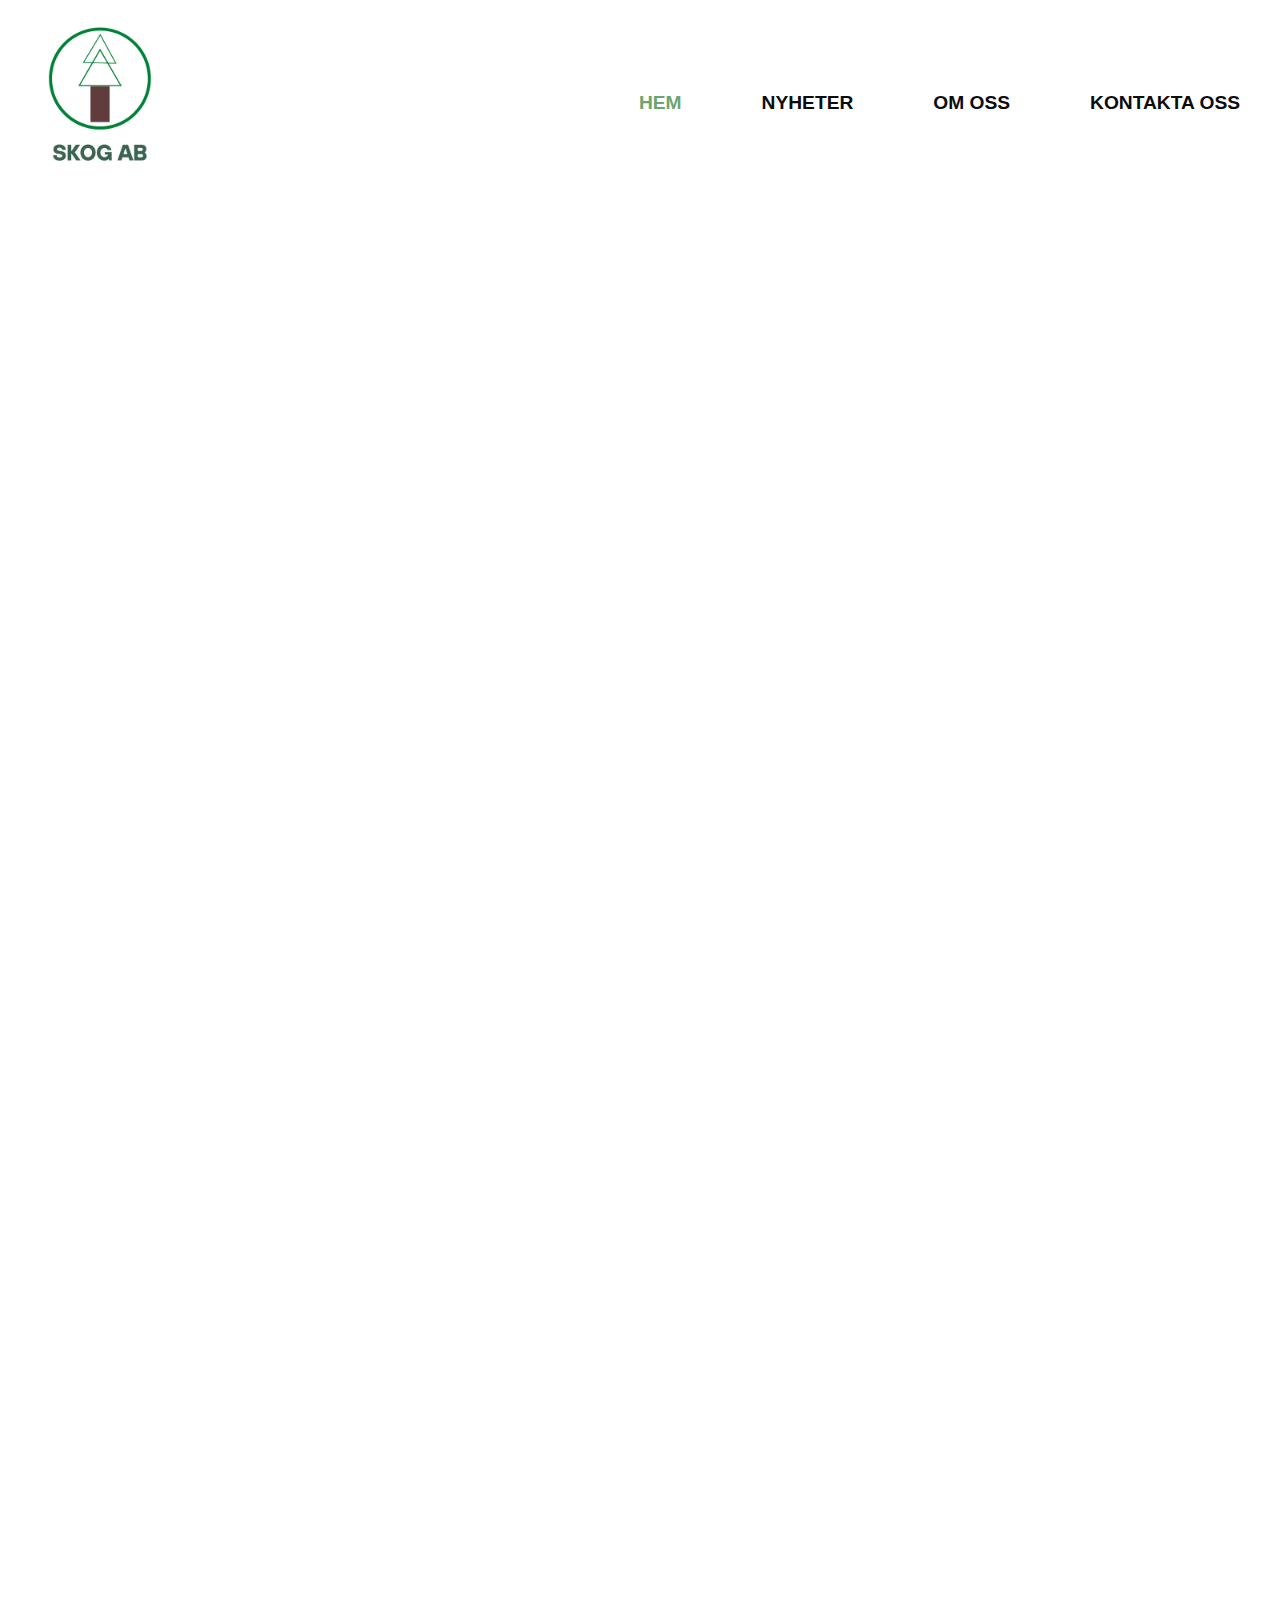
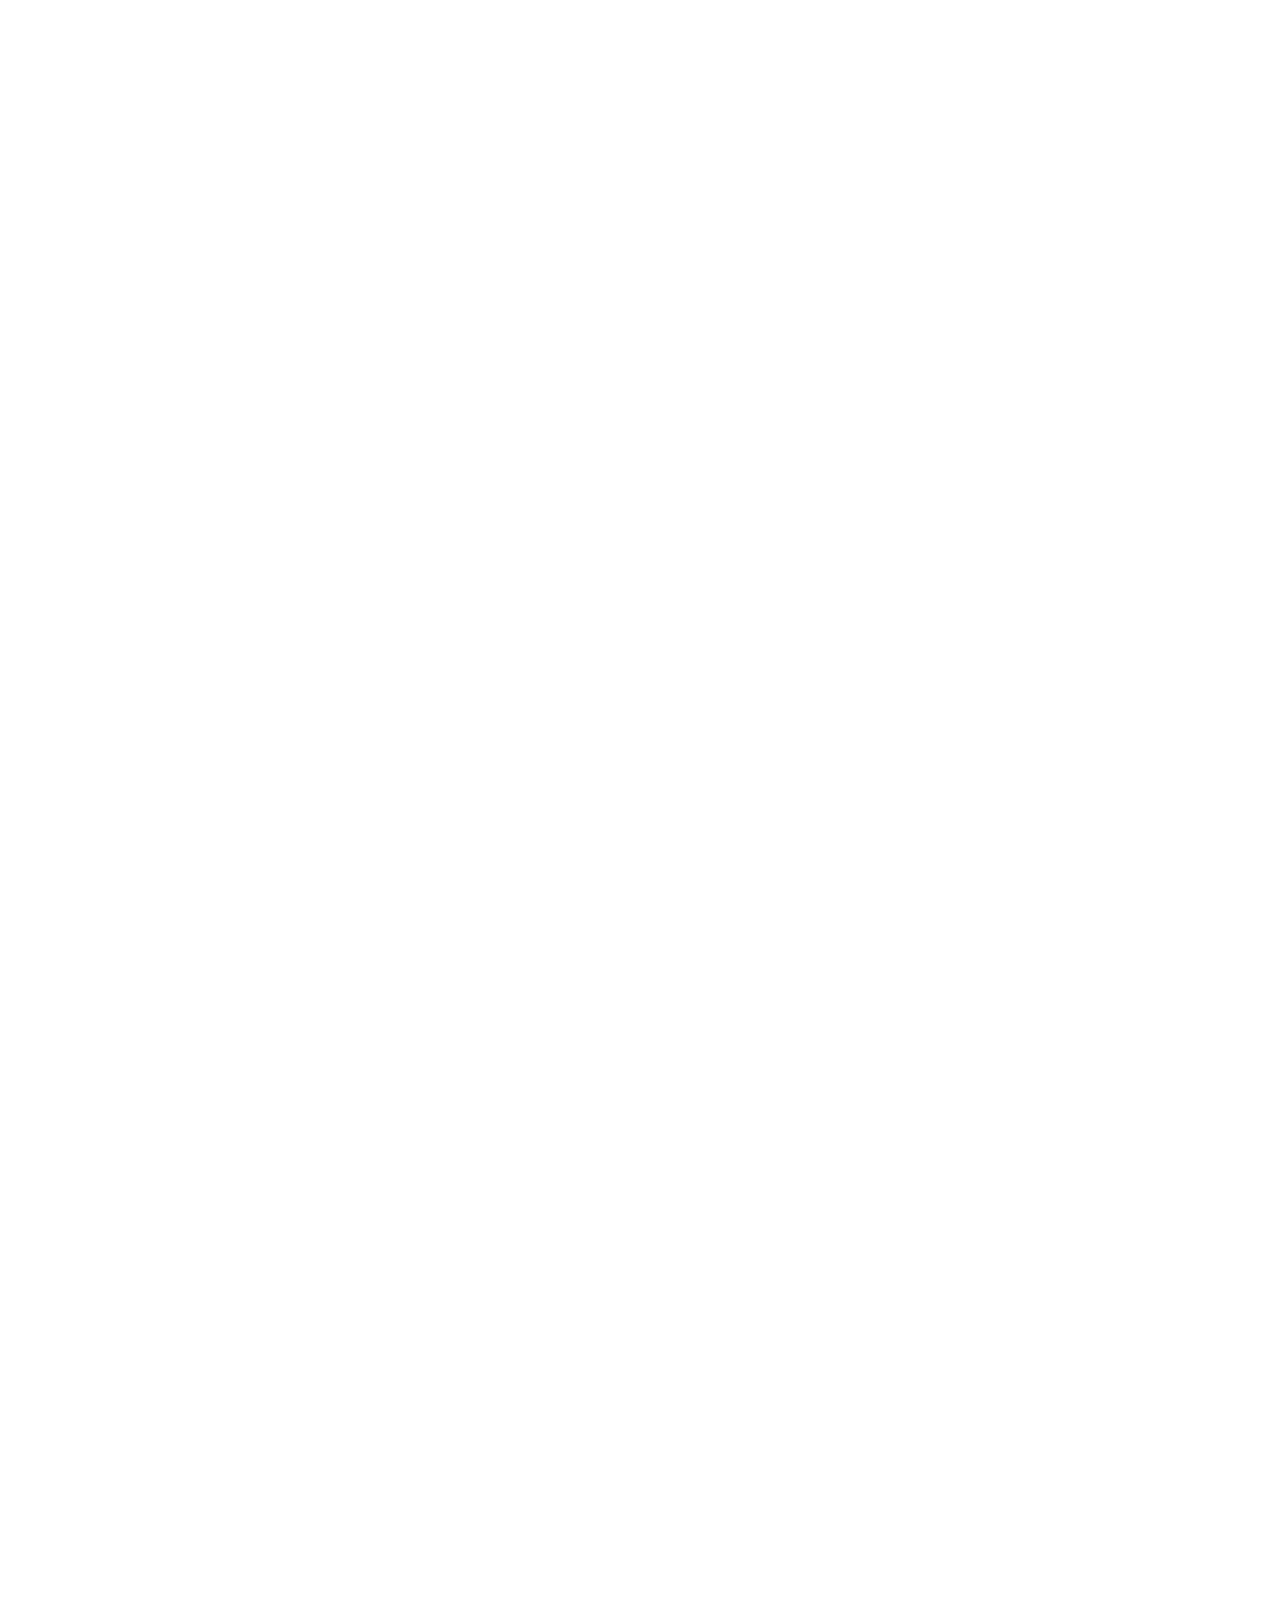
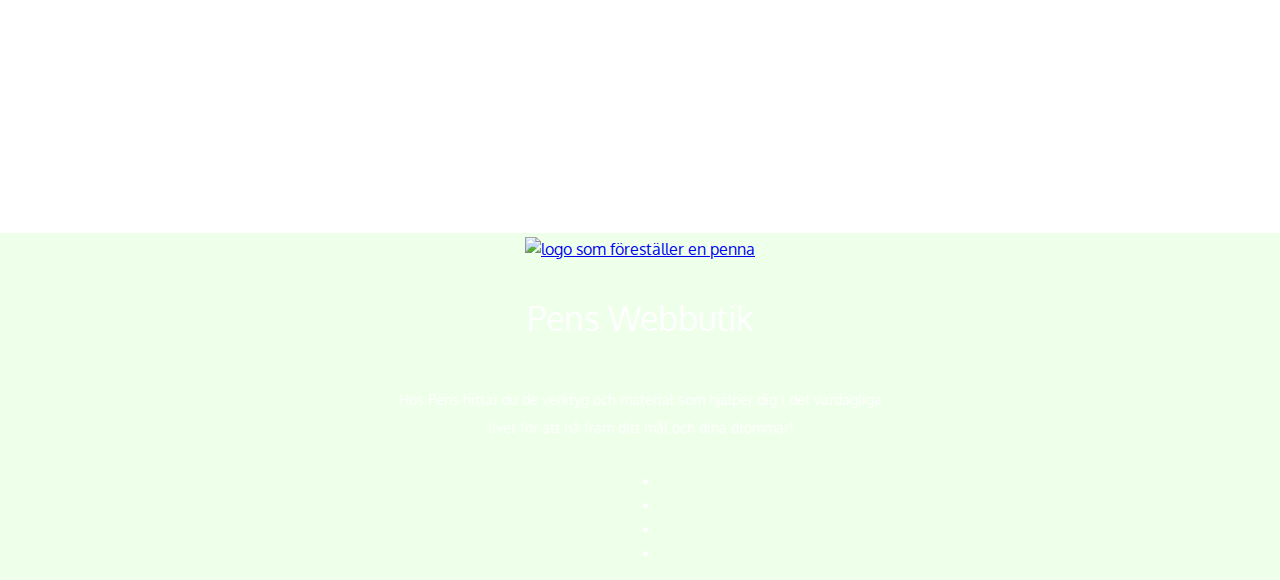
==== index.html @ bbbac18c "html" ====
<!DOCTYPE html>
<html lang="sv">

<head>
  <meta charset="UTF-8">
  <meta name="viewport" content="width=device-width, initial-scale=1.0">

  <title>SKOG AB</title>
  <link rel="stylesheet" href="css/main.css" type="text/css" />


  <!--Google font-->
  <link rel="preconnect" href="https://fonts.googleapis.com">
  <link rel="preconnect" href="https://fonts.gstatic.com" crossorigin>
  <link href="https://fonts.googleapis.com/css2?family=Oxygen&display=swap" rel="stylesheet">
  <!-- Insert Favicon -->
  <link rel="shortcut icon" href="images/favicon.ico" type="image/x-icon">
  <link rel="icon" type="image/x-icon" href="images/favicon.ico">
  <link rel="icon" type="image/png" href="images/favicon-32x32.png">


</head>

<body>
  <div class="website-wrapper">
    <!--Start Header-->
    <header>
      <div class="desktop-header">
        <div class="container">
          <a href="index.html" class="logo">
            <img src="images/skoglogo.svg" alt="logo som föreställer skog">
          </a>
          <nav>
            <ul>
              <li><a class="active" href="index.html">HEM</a></li>
              <li><a href="news.html">NYHETER</a></li>
              <li><a href="about.html">OM OSS</a></li>
              <li><a href="contact.html">KONTAKTA OSS </a></li>

            </ul>
           
          </nav>
        </div>
      </div>
      <!--mobile menu-->
      <div class="mobile-menu">

        <div class="topnav-mobile">

          <a href="index.html"> <img src="/images/skoglogo.svg" alt="Skog ab"
              class="mobile-logo">
          </a>

          <div id="myLinks">
            <a href="index.html">HEM</a>
            <a href="sortiment.html">
              SORTIMENT</a>
            <a href="omoss.html">OM OSS</a>
            <a href="kontakt.html">KONTAKTA OSS</a>

          </div>
          <a href="javascript:void(0);" aria-label="mobil bars ikon" class="icon" onclick="myFunction()">
            <i class="fa fa-bars"></i>
          </a>

        </div>

      </div>

    </header>

<main>

    <div class="bg">

    </div>    
</main>


    <footer>

        <div class="footer-content">
          <a href="index.html" class="logo">
            <img src="bilder/logotypprojekt.svg" alt="logo som föreställer en penna" style="width:200px; ">
          </a>
  
          <h3>Pens Webbutik</h3>
          <p>Hos Pens hittar du de verktyg och material som hjälper dig i det vardagliga livet för att nå fram ditt mål
            och dina drömmar!</p>
          <!--social media icons-->
          <ul class="socials">
            <li><a href="http://facebook.com" aria-label="facebook"><i class="fa fa-facebook"></i></a></li>
            <li><a href="http://twitter.com" aria-label="twitter"><i class="fa fa-twitter"></i></a></li>
            <li><a href="http://youtube.com" aria-label="youtube"><i class="fa fa-youtube"></i></a></li>
            <li><a href="http://linkedin.com" aria-label="linkedin"><i class="fa fa-linkedin-square"></i></a></li>
          </ul>
  
        </div>
  


      </footer>
  </div>
      <script>

function myFunction() {
      var x = document.getElementById("myLinks");
      if (x.style.display === "block") {
        x.style.display = "none";
      } else {
        x.style.display = "block";
      }
    }
  </script>




</body>

</html>
---- css/main.css ----
html{
    margin:0 ;
    padding:0;
}
.website-wrapper{
    height:auto;
  }
  main{
    background-color: #f4f4f5;

  }
  body{
    margin:0 auto;
    padding: 0 auto;
    font-family: 'Oxygen', sans-serif;
    font-size: 1em;
    color:#656565;
    line-height:1.5em;
    min-height: 420vh;
    position: relative;
}
header{
    background-color: white;
}
.mobile-menu{display:none}
header .container{
  
    display:flex;
    justify-content: space-between;
    align-items: center;
    position: relative;
}
header .logo img{
    height:200px;
}
header nav{

    flex: 1;
    display: flex;
    align-items: center;
    justify-content: flex-end;
  
}
header nav ul{
    display: flex;
}
header nav ul li{
    list-style: none;
}
header nav ul li a{
    display: block;
    color: rgb(12, 12, 12);
    text-decoration: none;
    font-size: 1.2em;
    padding: 40px;
    font-weight: 600;
    font-family: 'Montserrat', sans-serif;
}
header nav ul li a.active,
header nav ul li a:hover{
color:rgb(107, 165, 111);
}
header nav .form{
    width: 40px;
    height: 30px;
display: flex;  
  margin-left: 30px;
    border-left: 2px solid white;
    padding-right: 100px;
    padding-left: 30px;
    

}
header nav .form i{
    color:white;
    font-size: 27px;
 
}
/*footer*/
footer{
    position: absolute;
    bottom: 0;
    left: 0;
    right: 0;
    background:#EEFFEA ;
    height: auto;
    width: 100%;
    padding-top: 4px;
    color: #fff;
}
.footer-content{
    display: flex;
    align-items: center;
    justify-content: center;
    flex-direction: column;
    text-align: center;
}
.footer-content h3{
    font-size: 2.1rem;
    font-weight: 500;
    text-transform: capitalize;
    line-height: 3rem;
}
.footer-content p{
    max-width: 500px;
    margin: 10px auto;
    line-height: 28px;
    font-size: 14px;
    color: white;
}
body, html {
    height: 100%;
    margin: 0;
  }
  
  .bg {
    background-image: url("../images/DSC_0023.jpg");
      height: 100%; 
      background-position: center;
    background-repeat: no-repeat;
    background-size: cover;
  }
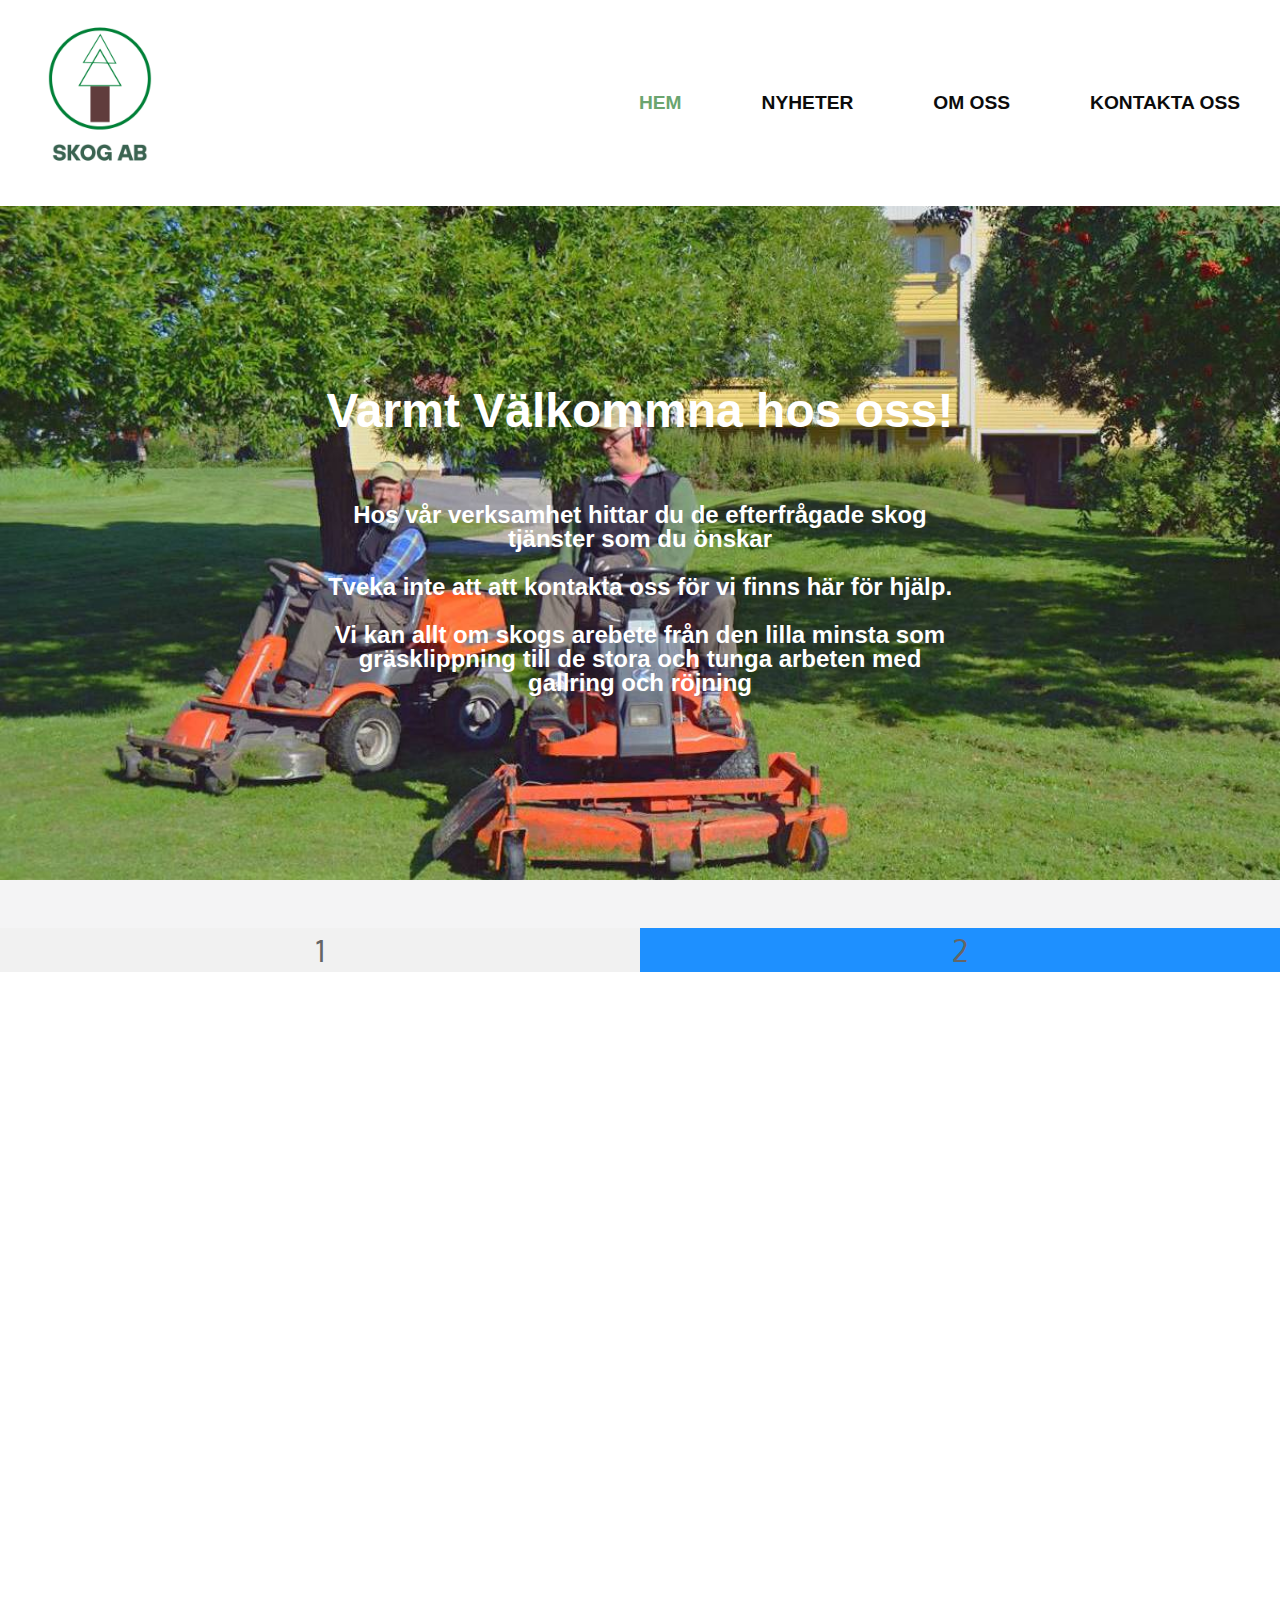
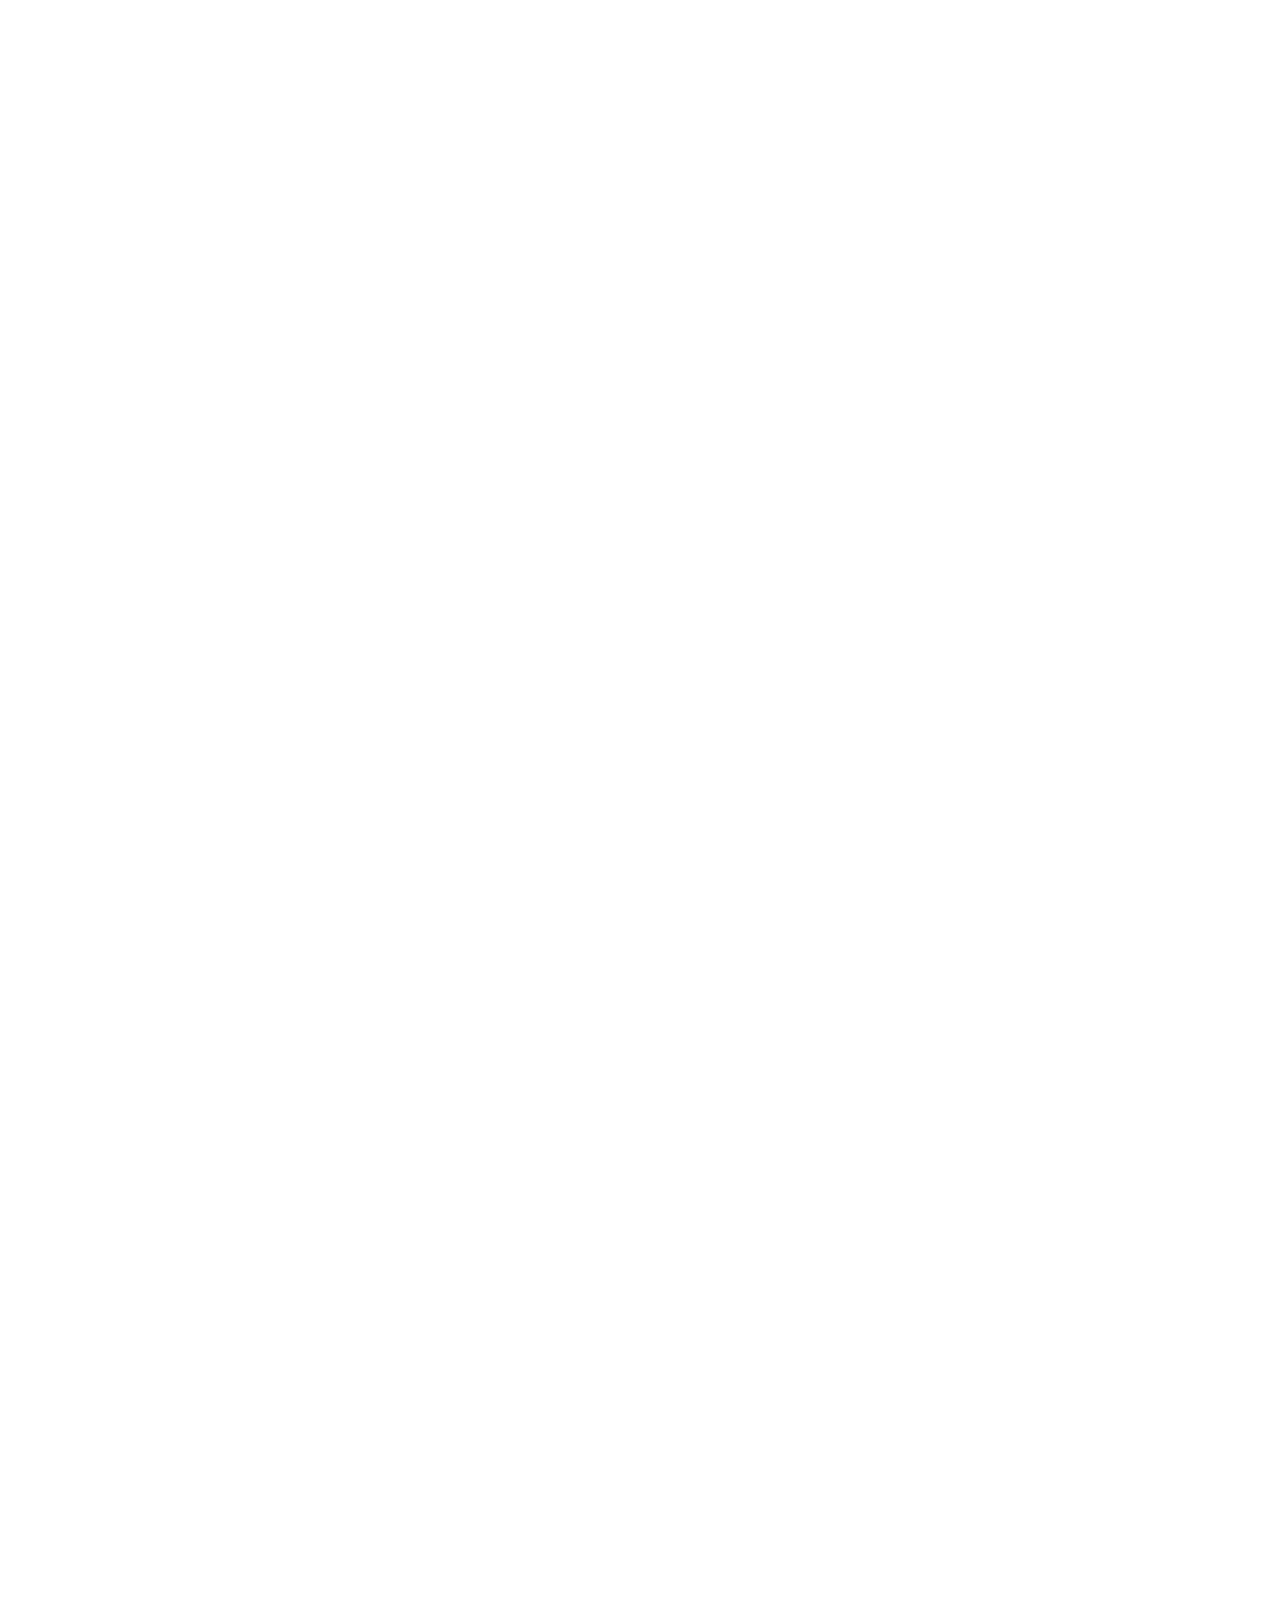
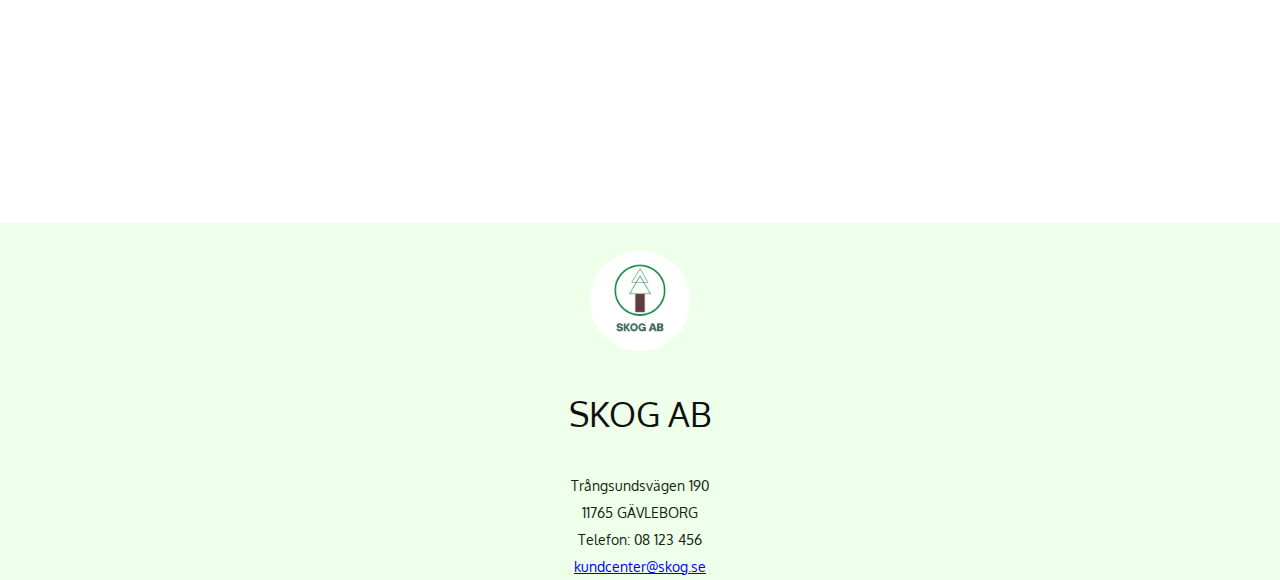
==== commit a1fc1d86: "html" ====
--- a/index.html
+++ b/index.html
@@ -2,116 +2,122 @@
 <html lang="sv">
 
 <head>
-  <meta charset="UTF-8">
-  <meta name="viewport" content="width=device-width, initial-scale=1.0">
+    <meta charset="UTF-8">
+    <meta name="viewport" content="width=device-width, initial-scale=1.0">
 
-  <title>SKOG AB</title>
-  <link rel="stylesheet" href="css/main.css" type="text/css" />
+    <title>SKOG AB</title>
+    <link rel="stylesheet" href="/css/main.css" type="text/css" />
 
 
-  <!--Google font-->
-  <link rel="preconnect" href="https://fonts.googleapis.com">
-  <link rel="preconnect" href="https://fonts.gstatic.com" crossorigin>
-  <link href="https://fonts.googleapis.com/css2?family=Oxygen&display=swap" rel="stylesheet">
-  <!-- Insert Favicon -->
-  <link rel="shortcut icon" href="images/favicon.ico" type="image/x-icon">
-  <link rel="icon" type="image/x-icon" href="images/favicon.ico">
-  <link rel="icon" type="image/png" href="images/favicon-32x32.png">
+    <!--Google font-->
+    
+    <link rel="preconnect" href="https://fonts.googleapis.com">
+    <link rel="preconnect" href="https://fonts.gstatic.com" crossorigin>
+    <link href="https://fonts.googleapis.com/css2?family=Oxygen&display=swap" rel="stylesheet">
+    <!-- Insert Favicon -->
+    <link rel="shortcut icon" href="images/favicon.ico" type="image/x-icon">
+    <link rel="icon" type="image/x-icon" href="images/favicon.ico">
+    <link rel="icon" type="image/png" href="images/favicon-32x32.png">
 
 
 </head>
 
 <body>
-  <div class="website-wrapper">
-    <!--Start Header-->
-    <header>
-      <div class="desktop-header">
-        <div class="container">
-          <a href="index.html" class="logo">
-            <img src="images/skoglogo.svg" alt="logo som föreställer skog">
-          </a>
-          <nav>
-            <ul>
-              <li><a class="active" href="index.html">HEM</a></li>
-              <li><a href="news.html">NYHETER</a></li>
-              <li><a href="about.html">OM OSS</a></li>
-              <li><a href="contact.html">KONTAKTA OSS </a></li>
 
-            </ul>
-           
-          </nav>
-        </div>
-      </div>
-      <!--mobile menu-->
-      <div class="mobile-menu">
+    <div class="website-wrapper">
+        <!--Start Header-->
+        <header>
+            <div class="desktop-header">
+                <div class="container">
+                    <a href="index.html" class="logo">
+                        <img src="images/skoglogo.svg" alt="logo som föreställer skog">
+                    </a>
+                    <nav>
+                        <ul>
+                            <li><a class="active" href="index.html">HEM</a></li>
+                            <li><a href="news.html">NYHETER</a></li>
+                            <li><a href="about.html">OM OSS</a></li>
+                            <li><a href="contact.html">KONTAKTA OSS </a></li>
 
-        <div class="topnav-mobile">
+                        </ul>
 
-          <a href="index.html"> <img src="/images/skoglogo.svg" alt="Skog ab"
-              class="mobile-logo">
-          </a>
+                    </nav>
+                </div>
+            </div>
+            <!--mobile menu-->
+            <div class="mobile-menu">
 
-          <div id="myLinks">
-            <a href="index.html">HEM</a>
-            <a href="sortiment.html">
-              SORTIMENT</a>
-            <a href="omoss.html">OM OSS</a>
-            <a href="kontakt.html">KONTAKTA OSS</a>
+                <div class="topnav-mobile">
 
-          </div>
-          <a href="javascript:void(0);" aria-label="mobil bars ikon" class="icon" onclick="myFunction()">
-            <i class="fa fa-bars"></i>
-          </a>
+                    <a href="index.html"> <img src="/images/skoglogo.svg" alt="Skog ab" class="mobile-logo">
+                    </a>
 
-        </div>
+                    <div id="myLinks">
+                        <a href="index.html">HEM</a>
+                        <a href="news.html">
+                            NYHETER</a>
+                        <a href="about.html">OM OSS</a>
+                        <a href="contact.html">KONTAKTA OSS</a>
 
-      </div>
+                    </div>
+                    <a href="javascript:void(0);" aria-label="mobil bars ikon" class="icon" onclick="myFunction()">
+                        <i class="fa fa-bars"></i>
+                    </a>
 
-    </header>
+                </div>
 
-<main>
+            </div>
 
-    <div class="bg">
+        </header>
 
-    </div>    
-</main>
+        <main>
+            <div class="img-container">
+                <div class="bg">
+                    <img src="images/DSC_0023_header.jpg">
+                    <div class="centered">
+                        <h1>Varmt Välkommna hos oss!</h1><br>
+                        <p>Hos vår verksamhet hittar du de efterfrågade skog tjänster som du önskar  </p>
+                        <p>Tveka inte att att kontakta oss för vi finns här för hjälp.</p>
+                        <p>Vi kan allt om skogs arebete från den lilla minsta som gräsklippning till de stora och tunga arbeten med gallring och röjning</p>
+                    </div>
+                </div>
+            </div>
+            <br><br>
+            <div class="flex-container">
+                <div class="flex-item-left">1</div>
+                <div class="flex-item-right">2</div>
+            </div>
+        </main>
 
 
-    <footer>
+        <footer>
 
-        <div class="footer-content">
-          <a href="index.html" class="logo">
-            <img src="bilder/logotypprojekt.svg" alt="logo som föreställer en penna" style="width:200px; ">
-          </a>
-  
-          <h3>Pens Webbutik</h3>
-          <p>Hos Pens hittar du de verktyg och material som hjälper dig i det vardagliga livet för att nå fram ditt mål
-            och dina drömmar!</p>
-          <!--social media icons-->
-          <ul class="socials">
-            <li><a href="http://facebook.com" aria-label="facebook"><i class="fa fa-facebook"></i></a></li>
-            <li><a href="http://twitter.com" aria-label="twitter"><i class="fa fa-twitter"></i></a></li>
-            <li><a href="http://youtube.com" aria-label="youtube"><i class="fa fa-youtube"></i></a></li>
-            <li><a href="http://linkedin.com" aria-label="linkedin"><i class="fa fa-linkedin-square"></i></a></li>
-          </ul>
-  
-        </div>
-  
+            <div class="footer-content">
+                <br>
+                <a href="index.html" class="logo"><img src="images/skoglogo.svg" alt="Skog ab ">
+                </a>
 
+                <h3>SKOG AB</h3>
+                <p>Trångsundsvägen 190 </p>
+                <p>11765 GÄVLEBORG</p>
+                <p>Telefon: 08 123 456</p>
+                <p><a href="mailt:kundcenter@skog.se">kundcenter@skog.se</a></p>
 
-      </footer>
-  </div>
-      <script>
+            </div>
 
-function myFunction() {
-      var x = document.getElementById("myLinks");
-      if (x.style.display === "block") {
-        x.style.display = "none";
-      } else {
-        x.style.display = "block";
-      }
-    }
-  </script>
+        </footer>
+    </div>
+    <script>
+
+        function myFunction() {
+            var x = document.getElementById("myLinks");
+            if (x.style.display === "block") {
+                x.style.display = "none";
+            } else {
+                x.style.display = "block";
+            }
+        }
+    </script>
 
 
 
--- a/css/main.css
+++ b/css/main.css
@@ -1,3 +1,4 @@
+@import url('https://fonts.googleapis.com/css2?family=Rubik+Bubbles&display=swap');
 html{
     margin:0 ;
     padding:0;
@@ -86,14 +87,18 @@
     height: auto;
     width: 100%;
     padding-top: 4px;
-    color: #fff;
+    color: rgb(16, 15, 15);
 }
-.footer-content{
+.footer-content {
     display: flex;
     align-items: center;
     justify-content: center;
     flex-direction: column;
     text-align: center;
+}
+.footer-content img{
+    border-radius: 50%;
+    width:20%;
 }
 .footer-content h3{
     font-size: 2.1rem;
@@ -104,9 +109,10 @@
 .footer-content p{
     max-width: 500px;
     margin: 10px auto;
-    line-height: 28px;
     font-size: 14px;
-    color: white;
+    color: rgb(20, 31, 17);
+    line-height: 0.5em;
+
 }
 body, html {
     height: 100%;
@@ -114,9 +120,68 @@
   }
   
   .bg {
-    background-image: url("../images/DSC_0023.jpg");
+    background-image: url("images/DSC_0023.jpg");
       height: 100%; 
+
       background-position: center;
     background-repeat: no-repeat;
     background-size: cover;
-  }+  }
+  .bg img{
+      width:100%;
+      margin: 0 auto;
+      justify-content: center;
+      display: flex;
+  }
+  .img-container {
+    position: relative;
+    text-align: center;
+    color: white;
+    font-size: 1.5em;
+    font-family:'Trebuchet MS', 'Lucida Sans Unicode', 'Lucida Grande', 'Lucida Sans', Arial, sans-serif;
+  }
+  .centered {
+    position: absolute;
+    top: 50%;
+    left: 50%;
+    transform: translate(-50%, -50%);
+    
+  }
+  main h1{
+      font-weight: bold;
+      text-align: center;
+
+  }
+  main p{
+      font-size: 1em;
+      font-weight: bold;
+  }
+  * {
+    box-sizing: border-box;
+  }
+  
+  .flex-container {
+    display: flex;
+    flex-wrap: wrap;
+    font-size: 30px;
+    text-align: center;
+  }
+  
+  .flex-item-left {
+    background-color: #f1f1f1;
+    padding: 10px;
+    flex: 50%;
+  }
+  
+  .flex-item-right {
+    background-color: dodgerblue;
+    padding: 10px;
+    flex: 50%;
+  }
+  
+  /* Responsive layout - makes a one column-layout instead of a two-column layout */
+  @media (max-width: 680px) {
+    .flex-item-right, .flex-item-left {
+      flex: 100%;
+    }
+  }
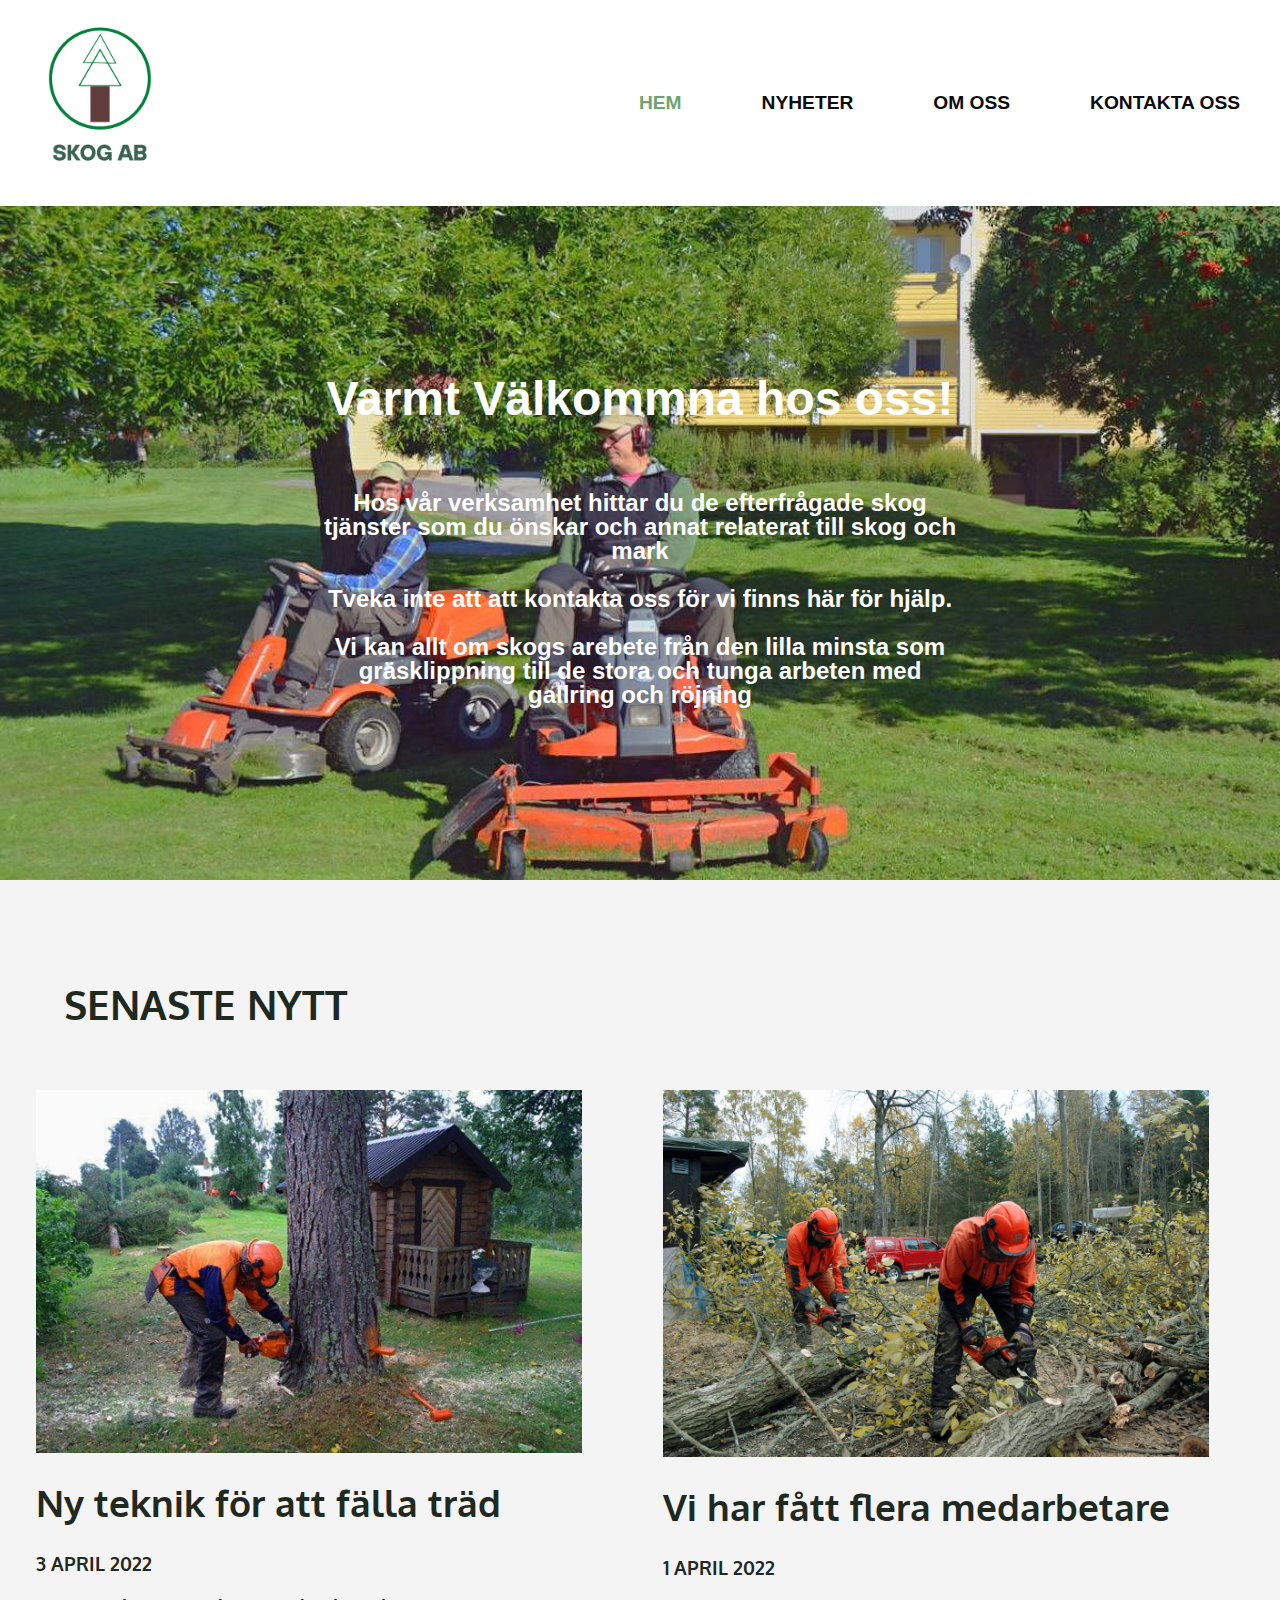
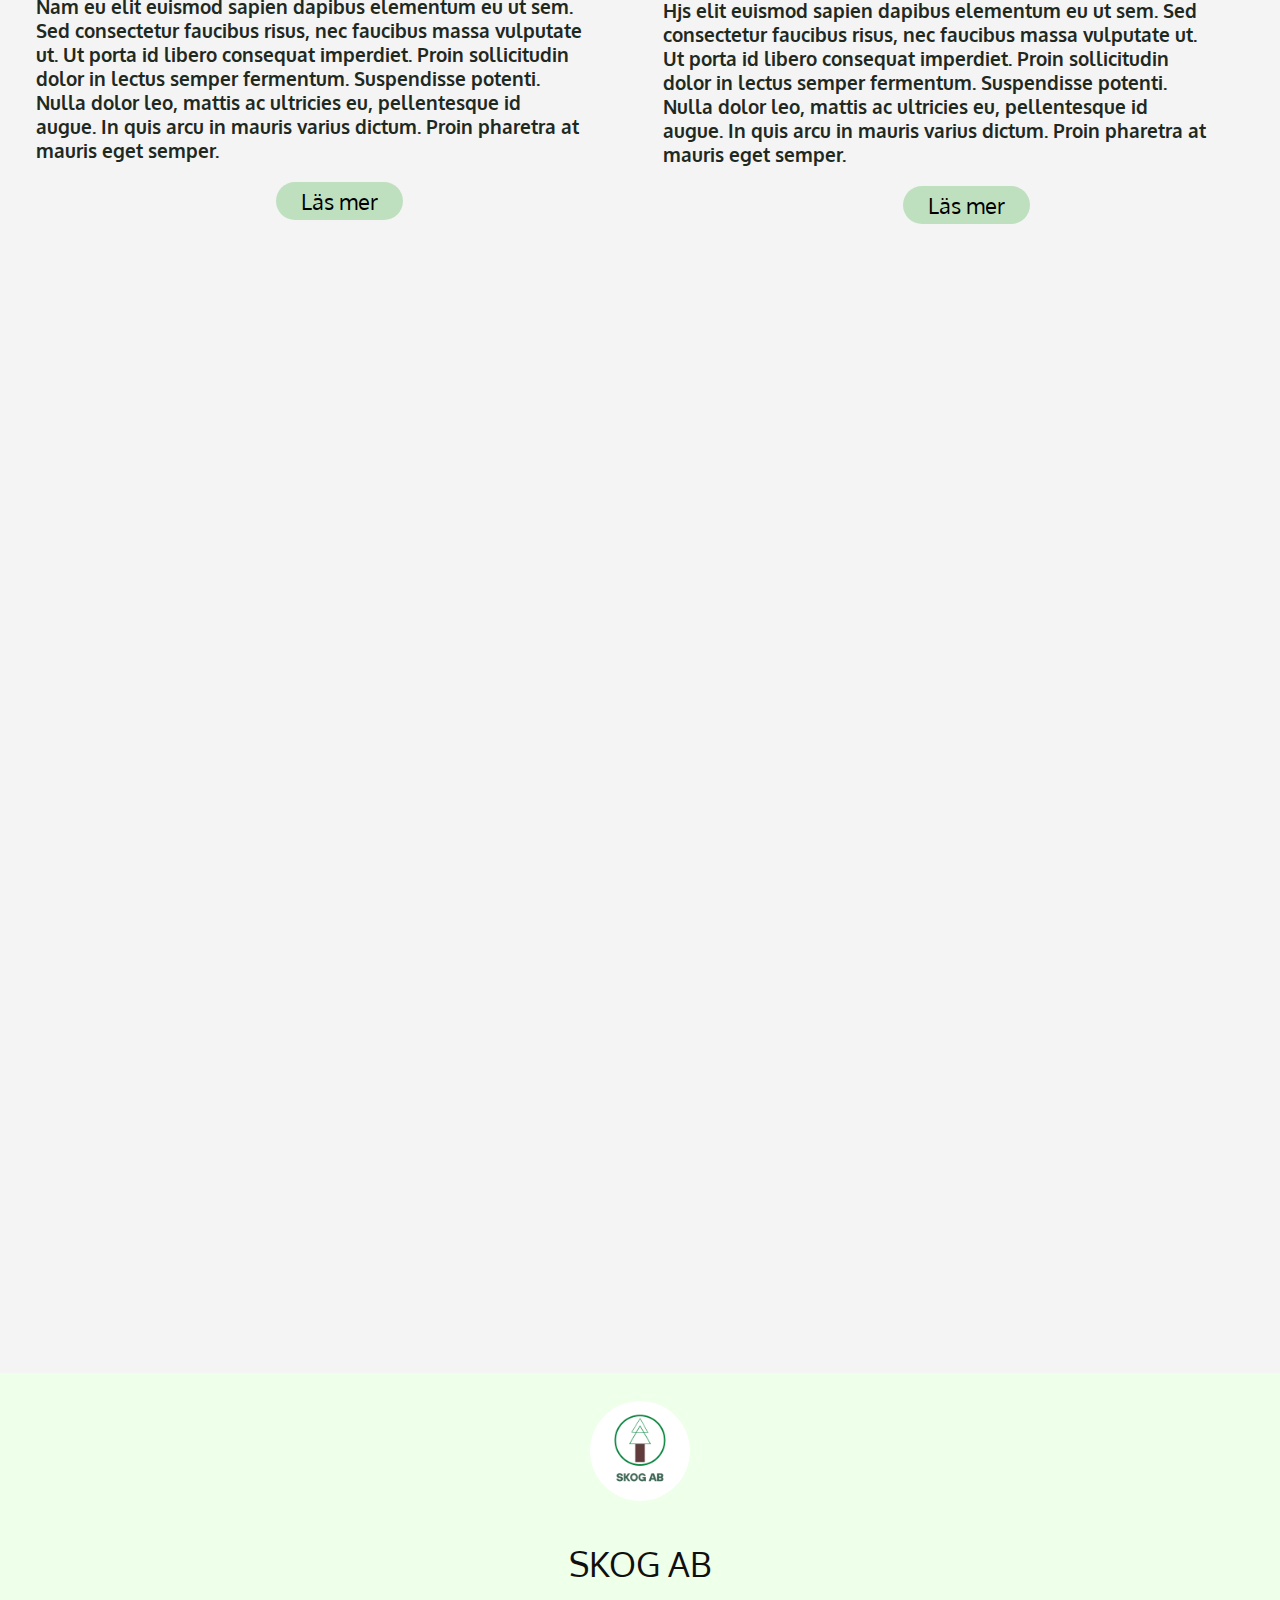
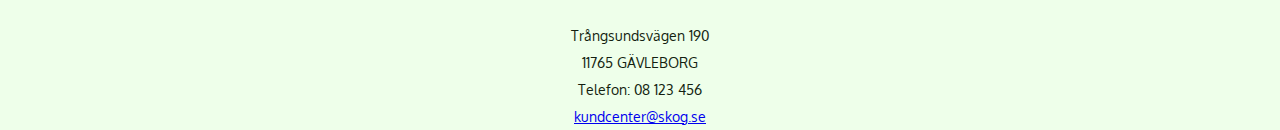
==== commit dcd5d39a: "html" ====
--- a/index.html
+++ b/index.html
@@ -10,7 +10,7 @@
 
 
     <!--Google font-->
-    
+
     <link rel="preconnect" href="https://fonts.googleapis.com">
     <link rel="preconnect" href="https://fonts.gstatic.com" crossorigin>
     <link href="https://fonts.googleapis.com/css2?family=Oxygen&display=swap" rel="stylesheet">
@@ -76,16 +76,45 @@
                     <img src="images/DSC_0023_header.jpg">
                     <div class="centered">
                         <h1>Varmt Välkommna hos oss!</h1><br>
-                        <p>Hos vår verksamhet hittar du de efterfrågade skog tjänster som du önskar  </p>
+                        <p>Hos vår verksamhet hittar du de efterfrågade skog tjänster som du önskar och annat relaterat
+                            till skog och mark </p>
                         <p>Tveka inte att att kontakta oss för vi finns här för hjälp.</p>
-                        <p>Vi kan allt om skogs arebete från den lilla minsta som gräsklippning till de stora och tunga arbeten med gallring och röjning</p>
+                        <p>Vi kan allt om skogs arebete från den lilla minsta som gräsklippning till de stora och tunga
+                            arbeten med gallring och röjning</p>
                     </div>
                 </div>
             </div>
             <br><br>
+            <h2>SENASTE NYTT</h2>
             <div class="flex-container">
-                <div class="flex-item-left">1</div>
-                <div class="flex-item-right">2</div>
+                <div class="flex-item-left">
+                    <img src="images/07314568.jpg">
+                    <h3>Ny teknik för att fälla träd</h3>
+                    <p>3 APRIL 2022</p>
+                    <p>Nam eu elit euismod sapien dapibus elementum eu ut sem. Sed consectetur faucibus risus, nec
+                        faucibus massa vulputate ut. Ut porta id libero consequat imperdiet. Proin sollicitudin dolor in
+                        lectus semper fermentum. Suspendisse potenti. Nulla dolor leo, mattis ac ultricies eu,
+                        pellentesque id augue. In quis arcu in mauris varius dictum. Proin pharetra at mauris eget
+                        semper.</p>
+                    <div class="center">
+                        <a class="read-more" href="wholenews1.html">Läs mer</a>
+                    </div>
+
+                </div>
+
+                <div class="flex-item-right">
+                    <img src="images/DSC_4184.jpg">
+                    <h3>Vi har fått flera medarbetare</h3>
+                    <p>1 APRIL 2022</p>
+                    <p>Hjs elit euismod sapien dapibus elementum eu ut sem. Sed consectetur faucibus risus, nec
+                        faucibus massa vulputate ut. Ut porta id libero consequat imperdiet. Proin sollicitudin dolor in
+                        lectus semper fermentum. Suspendisse potenti. Nulla dolor leo, mattis ac ultricies eu,
+                        pellentesque id augue. In quis arcu in mauris varius dictum. Proin pharetra at mauris eget
+                        semper.</p>
+                    <div class="center">
+                        <a class="read-more" href="wholenews2.html">Läs mer</a>
+                    </div>
+                </div>
             </div>
         </main>
 
--- a/css/main.css
+++ b/css/main.css
@@ -15,10 +15,12 @@
     padding: 0 auto;
     font-family: 'Oxygen', sans-serif;
     font-size: 1em;
-    color:#656565;
+    color:#1f291f;
     line-height:1.5em;
-    min-height: 420vh;
+    min-height: 370vh;
     position: relative;
+    background-color: #f4f4f5;
+
 }
 header{
     background-color: white;
@@ -152,6 +154,12 @@
       text-align: center;
 
   }
+  main h2{
+    margin:5%;
+    font-weight: bold;
+    font-size: 2.5em;
+
+  }
   main p{
       font-size: 1em;
       font-weight: bold;
@@ -163,20 +171,50 @@
   .flex-container {
     display: flex;
     flex-wrap: wrap;
-    font-size: 30px;
-    text-align: center;
-  }
+    padding-left: 2%;
+    font-size: 2em;
+ }
   
   .flex-item-left {
-    background-color: #f1f1f1;
     padding: 10px;
     flex: 50%;
   }
+  .flex-item-left img{
+    width:90%;
+
+  }
+  .flex-item-left p{
+    font-size: 0.6em;
+    padding-right:10%;
+  }
+  .flex-item-right p{
+    font-size: 0.6em;
+    padding-right:10%;
+
+  }
   
   .flex-item-right {
-    background-color: dodgerblue;
     padding: 10px;
     flex: 50%;
+  }
+  .flex-item-right img{
+    width:90%;
+
+  }
+  .read-more{
+    background-color: #bfe0bf;
+  color: black;
+  padding: 7px 25px;
+  text-decoration: none;
+  border-radius: 25px;
+text-align: center;
+font-size: 0.7em;
+  }
+  .center {
+    display: flex;
+    justify-content: center;
+    align-items: center;
+     
   }
   
   /* Responsive layout - makes a one column-layout instead of a two-column layout */
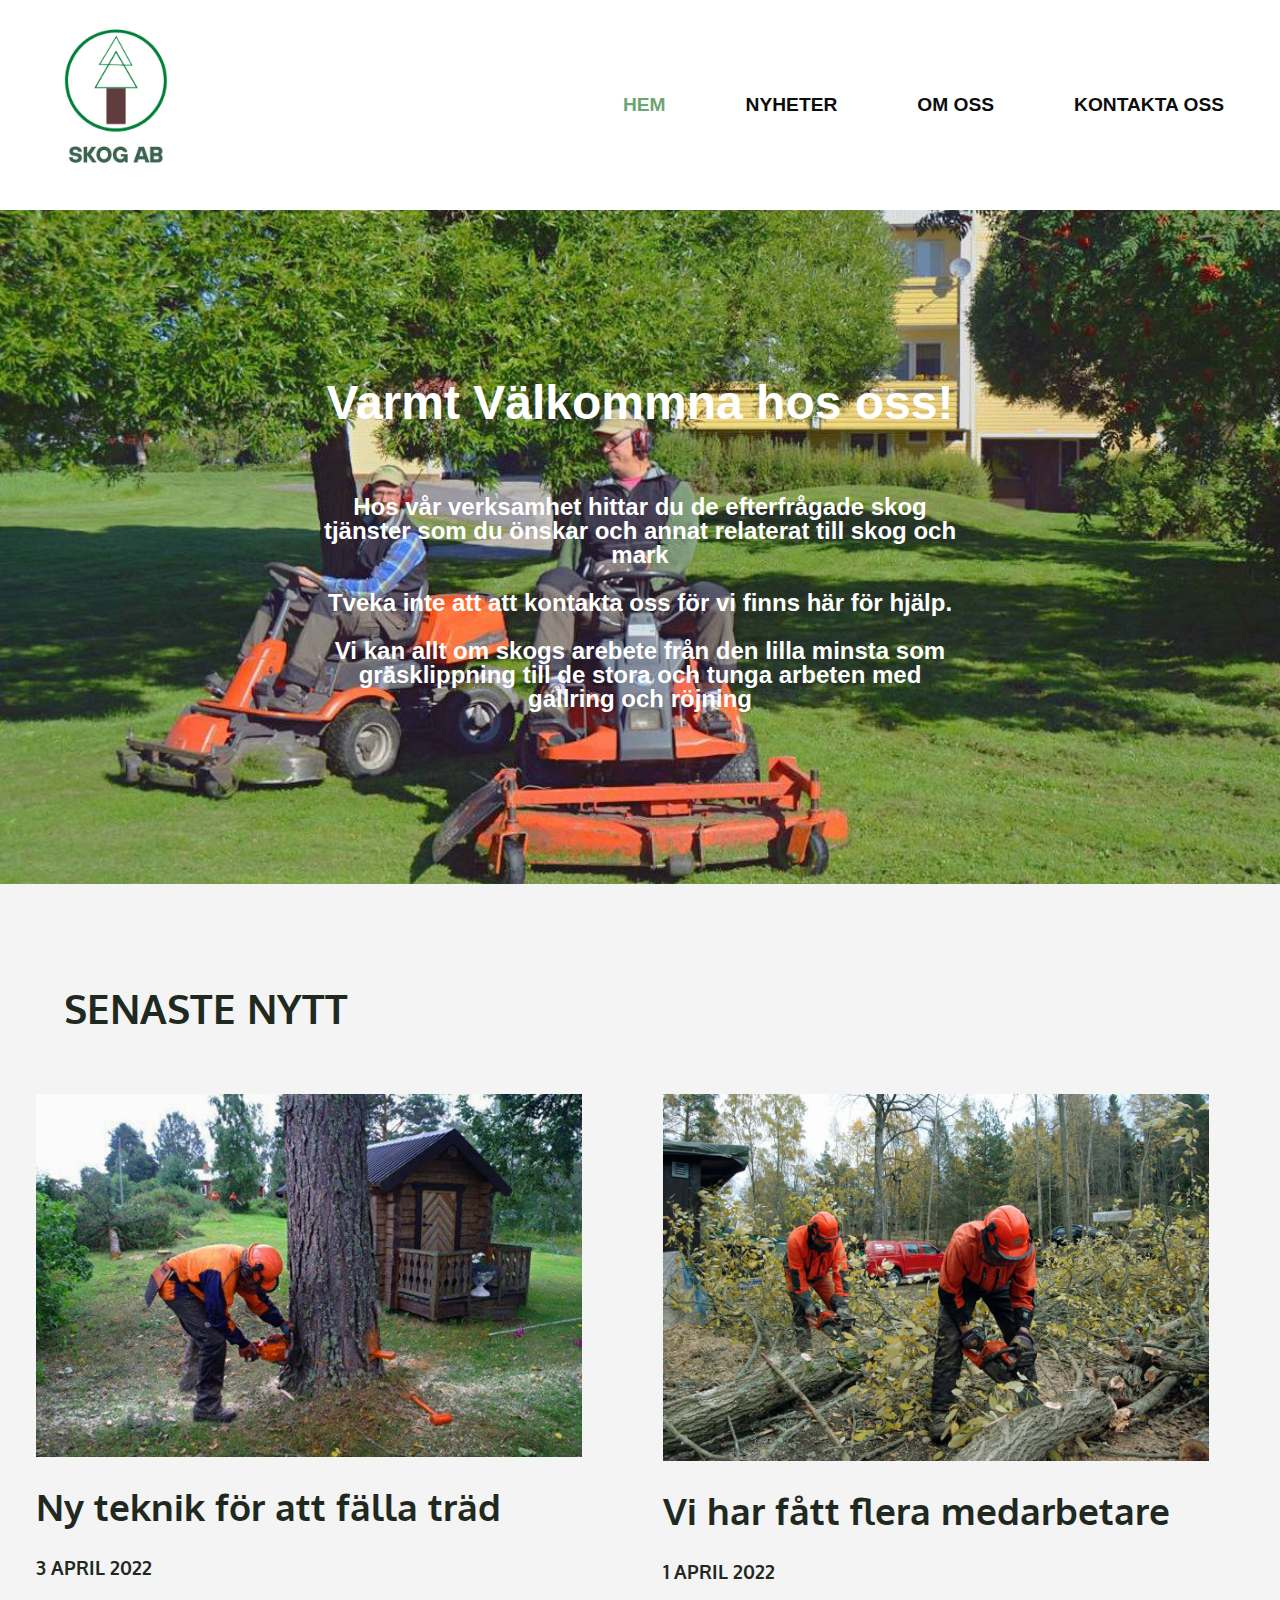
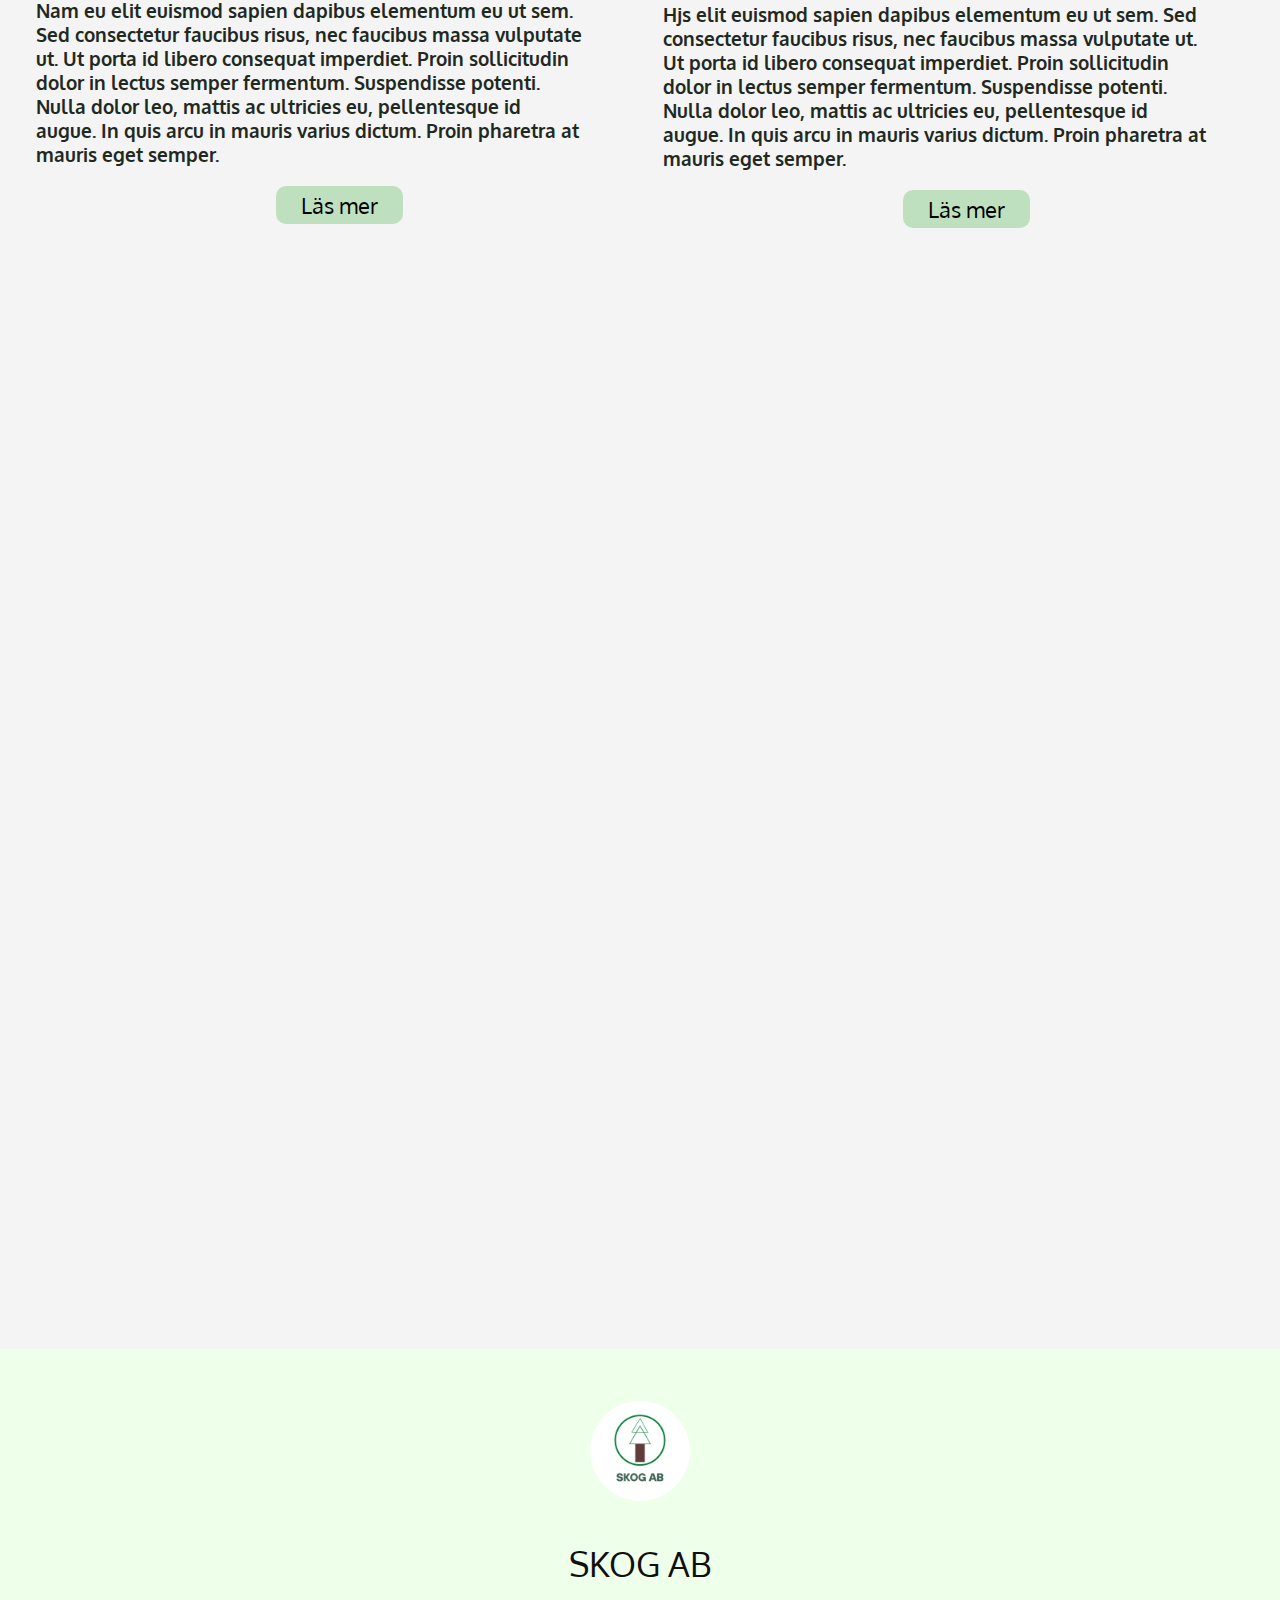
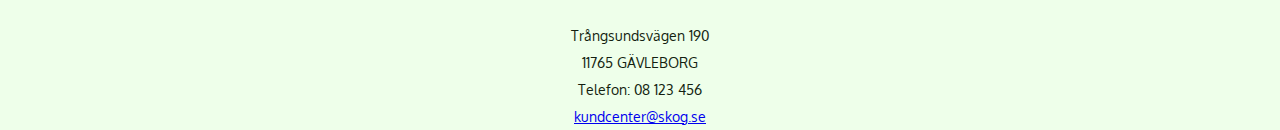
==== commit 6eac0821: "html" ====
--- a/index.html
+++ b/index.html
@@ -118,9 +118,8 @@
             </div>
         </main>
 
-
         <footer>
-
+<br>
             <div class="footer-content">
                 <br>
                 <a href="index.html" class="logo"><img src="images/skoglogo.svg" alt="Skog ab ">
--- a/css/main.css
+++ b/css/main.css
@@ -181,6 +181,7 @@
   }
   .flex-item-left img{
     width:90%;
+    border:10%;
 
   }
   .flex-item-left p{
@@ -206,9 +207,18 @@
   color: black;
   padding: 7px 25px;
   text-decoration: none;
-  border-radius: 25px;
+  border-radius: 10px;
 text-align: center;
 font-size: 0.7em;
+  }
+  .read-more-news{
+    background-color: #bfe0bf;
+  color: black;
+  padding: 7px 25px;
+  text-decoration: none;
+  border-radius: 10px;
+text-align: center;
+font-size: 1em;
   }
   .center {
     display: flex;
@@ -216,6 +226,104 @@
     align-items: center;
      
   }
+  article{
+    padding-top: 8%;
+    padding-left:20%;
+    padding-right:20%;
+    line-height: 1.8em;
+  }
+  article img{
+    width:100%;
+    display:flex;
+    justify-content: center;
+    align-items:center;
+    border-radius: 50%;
+  }
+  article h1{
+    color:green;
+    font-weight: 900;
+    font-size: 2.2em;
+  }
+  article h2{
+    color: green;
+    text-align: center;
+    font-size:2.4em;
+    font-family: Impact, Haettenschweiler, 'Arial Narrow Bold', sans-serif;
+  }
+  @import url(https://fonts.googleapis.com/css?family=Montserrat:400,700);
+
+.body-form { background:rgb(207, 220, 204); }
+form { max-width:420px; margin:50px auto; }
+
+.feedback-input {
+  color:rgb(29, 46, 29);
+  font-family: Helvetica, Arial, sans-serif;
+  font-weight:500;
+  font-size: 18px;
+  border-radius: 5px;
+  line-height: 22px;
+  background-color: transparent;
+  border:2px solid #4f4343;
+  transition: all 0.3s;
+  padding: 13px;
+  margin-bottom: 15px;
+  width:100%;
+  box-sizing: border-box;
+  outline:0;
+}
+
+.feedback-input:focus { border:2px solid #CC4949; }
+
+textarea {
+  height: 150px;
+  line-height: 150%;
+  resize:vertical;
+}
+
+[type="submit"] {
+  font-family: 'Montserrat', Arial, Helvetica, sans-serif;
+  width: 100%;
+  background:#66cc92;
+  border-radius:5px;
+  border:0;
+  cursor:pointer;
+  color:white;
+  font-size:24px;
+  padding-top:10px;
+  padding-bottom:10px;
+  transition: all 0.3s;
+  margin-top:-4px;
+  font-weight:700;
+}
+[type="submit"]:hover { background:#CC4949; }
+section h1{
+  font-size: 2.4em;
+  padding-left:10%;
+
+}
+section p{
+  font-size: 1.5em;
+  padding-left:10%;
+
+}
+.card {
+  border-radius: 2%;
+  background-color: white;
+  box-shadow: 0 4px 8px 0 rgba(0,0,0,0.2);
+  transition: 0.3s;
+  width: 90%;
+  display:flex;
+  margin-left:5%;
+margin-top:10%;
+}
+
+.card:hover {
+  box-shadow: 0 8px 16px 0 rgba(0,0,0,0.2);
+}
+
+.container {
+  padding: 2px 16px;
+}
   
   /* Responsive layout - makes a one column-layout instead of a two-column layout */
   @media (max-width: 680px) {
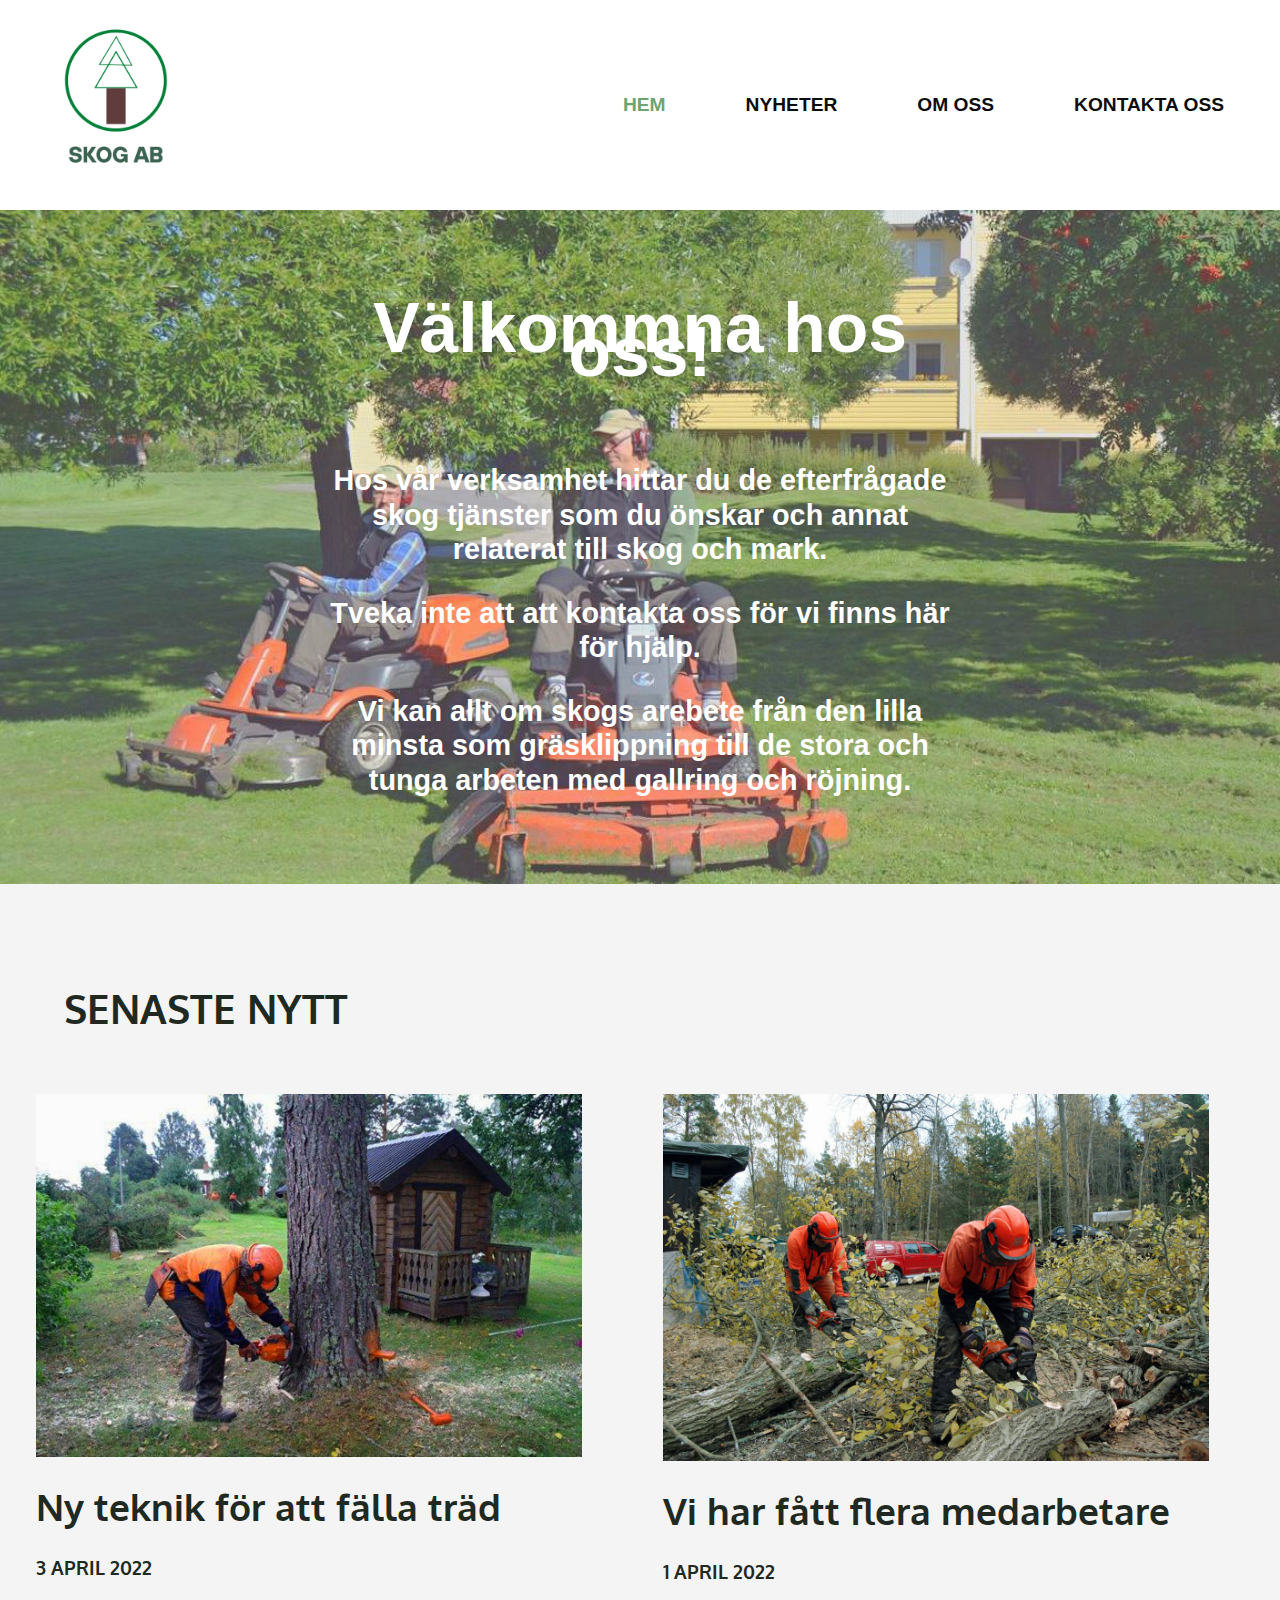
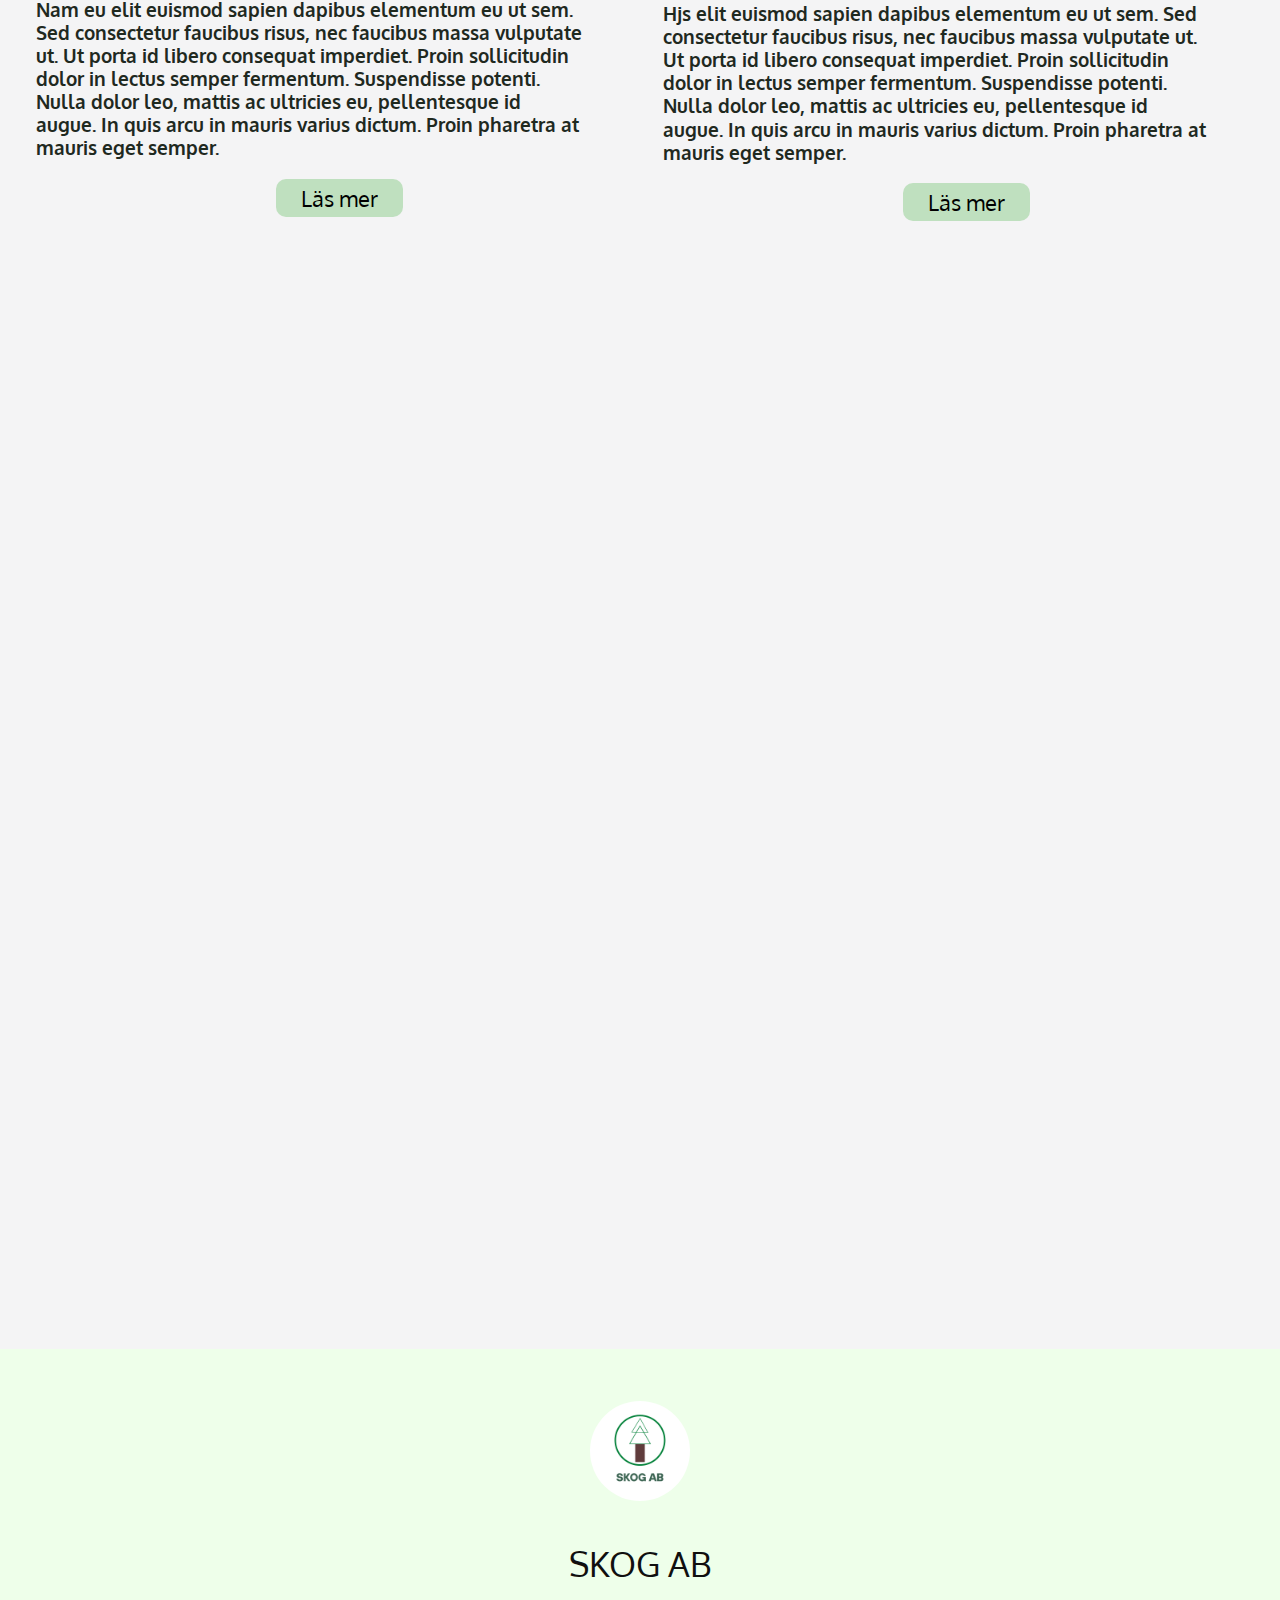
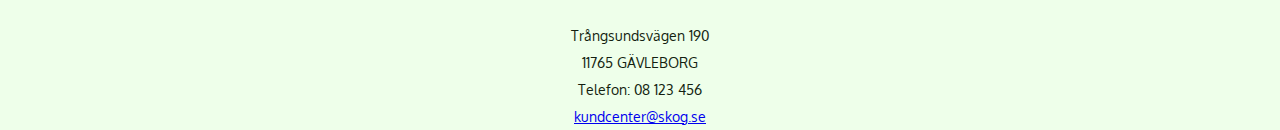
==== commit 284cf35a: "html" ====
--- a/index.html
+++ b/index.html
@@ -75,12 +75,12 @@
                 <div class="bg">
                     <img src="images/DSC_0023_header.jpg">
                     <div class="centered">
-                        <h1>Varmt Välkommna hos oss!</h1><br>
+                        <h1>Välkommna hos oss!</h1><br>
                         <p>Hos vår verksamhet hittar du de efterfrågade skog tjänster som du önskar och annat relaterat
-                            till skog och mark </p>
+                            till skog och mark. </p>
                         <p>Tveka inte att att kontakta oss för vi finns här för hjälp.</p>
                         <p>Vi kan allt om skogs arebete från den lilla minsta som gräsklippning till de stora och tunga
-                            arbeten med gallring och röjning</p>
+                            arbeten med gallring och röjning.</p>
                     </div>
                 </div>
             </div>
@@ -147,9 +147,6 @@
         }
     </script>
 
-
-
-
 </body>
 
 </html>--- a/css/main.css
+++ b/css/main.css
@@ -130,6 +130,7 @@
     background-size: cover;
   }
   .bg img{
+    opacity:0.8;
       width:100%;
       margin: 0 auto;
       justify-content: center;
@@ -140,9 +141,11 @@
     text-align: center;
     color: white;
     font-size: 1.5em;
+    
     font-family:'Trebuchet MS', 'Lucida Sans Unicode', 'Lucida Grande', 'Lucida Sans', Arial, sans-serif;
   }
   .centered {
+    
     position: absolute;
     top: 50%;
     left: 50%;
@@ -150,9 +153,10 @@
     
   }
   main h1{
-      font-weight: bold;
+    
+      font-weight:900;
       text-align: center;
-
+font-size: 2.9em;
   }
   main h2{
     margin:5%;
@@ -161,8 +165,9 @@
 
   }
   main p{
-      font-size: 1em;
+      font-size: 1.2em;
       font-weight: bold;
+      line-height: 1.2em;
   }
   * {
     box-sizing: border-box;
@@ -252,7 +257,7 @@
   }
   @import url(https://fonts.googleapis.com/css?family=Montserrat:400,700);
 
-.body-form { background:rgb(207, 220, 204); }
+.body-form { background:rgb(207, 220, 204); min-height: 300vh; }
 form { max-width:420px; margin:50px auto; }
 
 .feedback-input {
@@ -316,6 +321,15 @@
   margin-left:5%;
 margin-top:10%;
 }
+.contact-img{
+width:60%;
+margin:0 auto;
+display:flex;
+justify-content: center;
+text-align: center;
+}
+.shadow {filter: drop-shadow(8px 8px 15px green);border-radius: 2%;}
+
 
 .card:hover {
   box-shadow: 0 8px 16px 0 rgba(0,0,0,0.2);
@@ -330,4 +344,7 @@
     .flex-item-right, .flex-item-left {
       flex: 100%;
     }
-  }
+    
+      
+    
+  }
